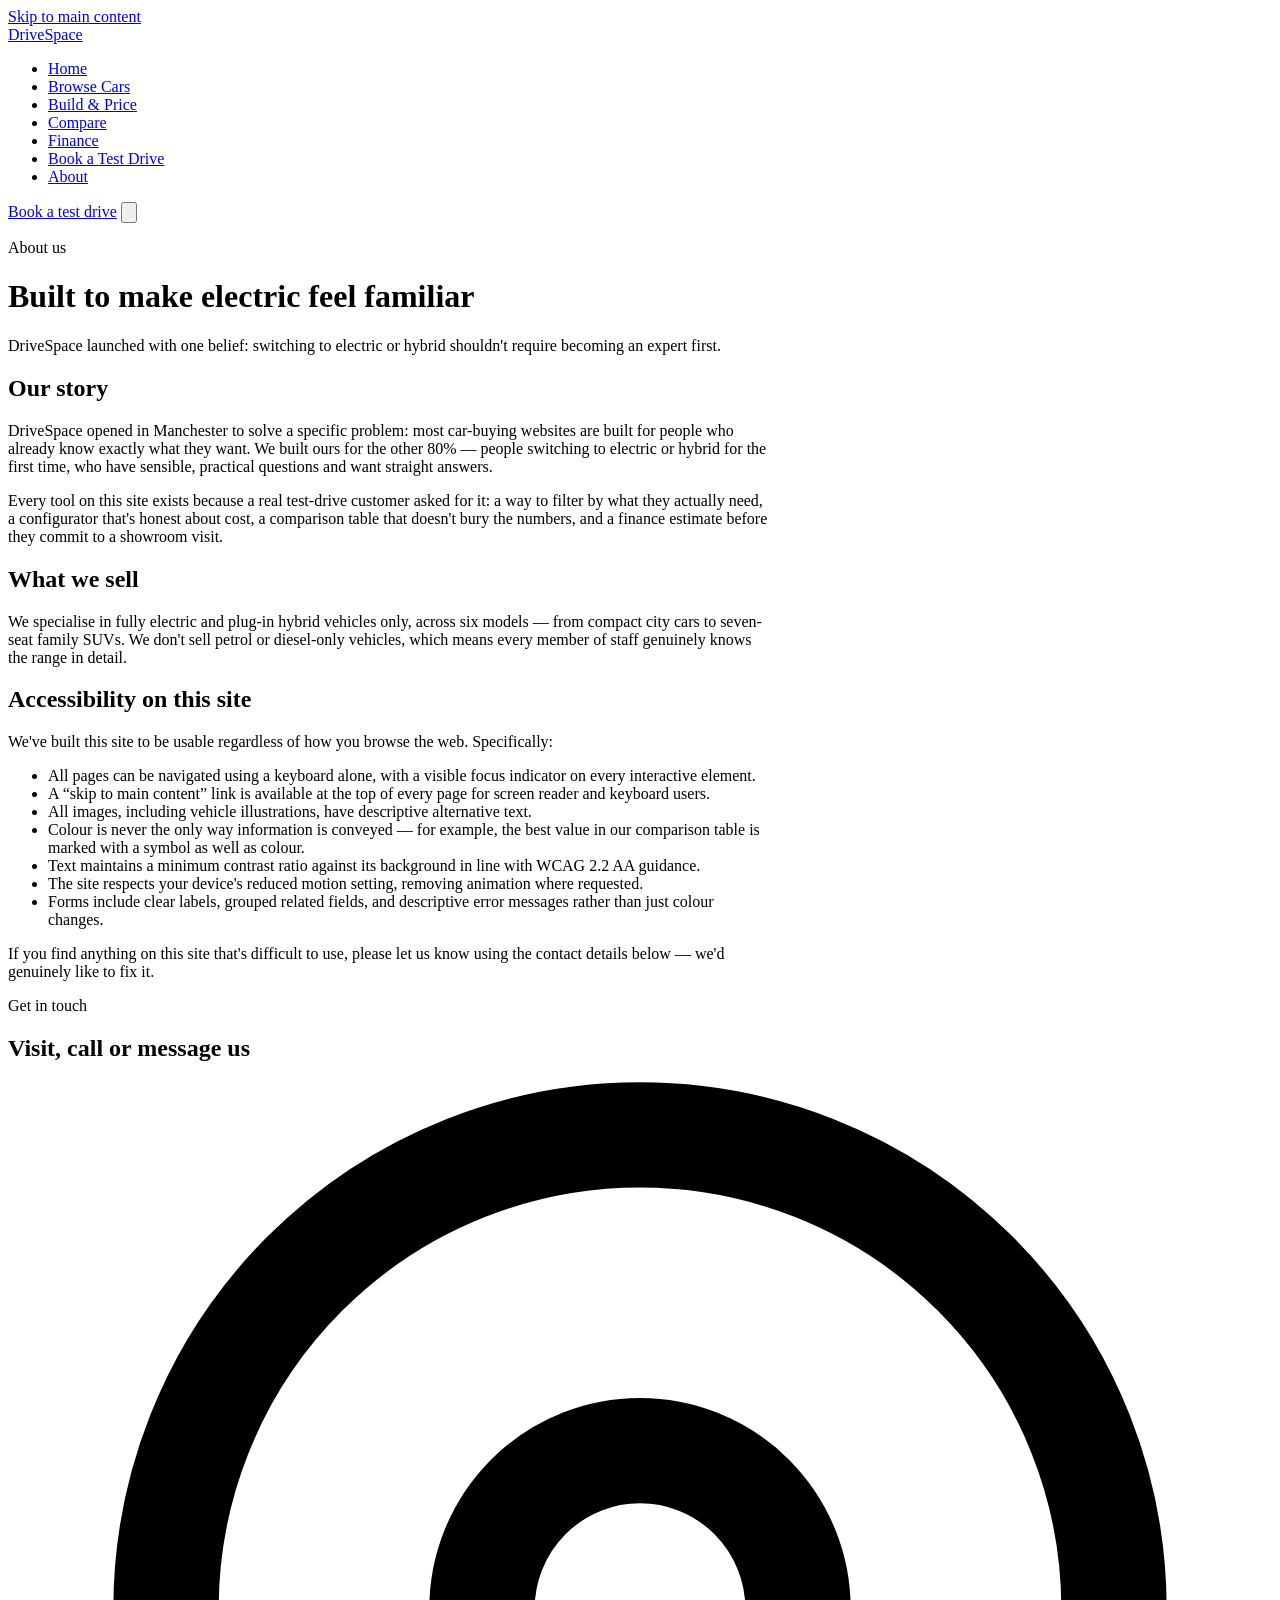
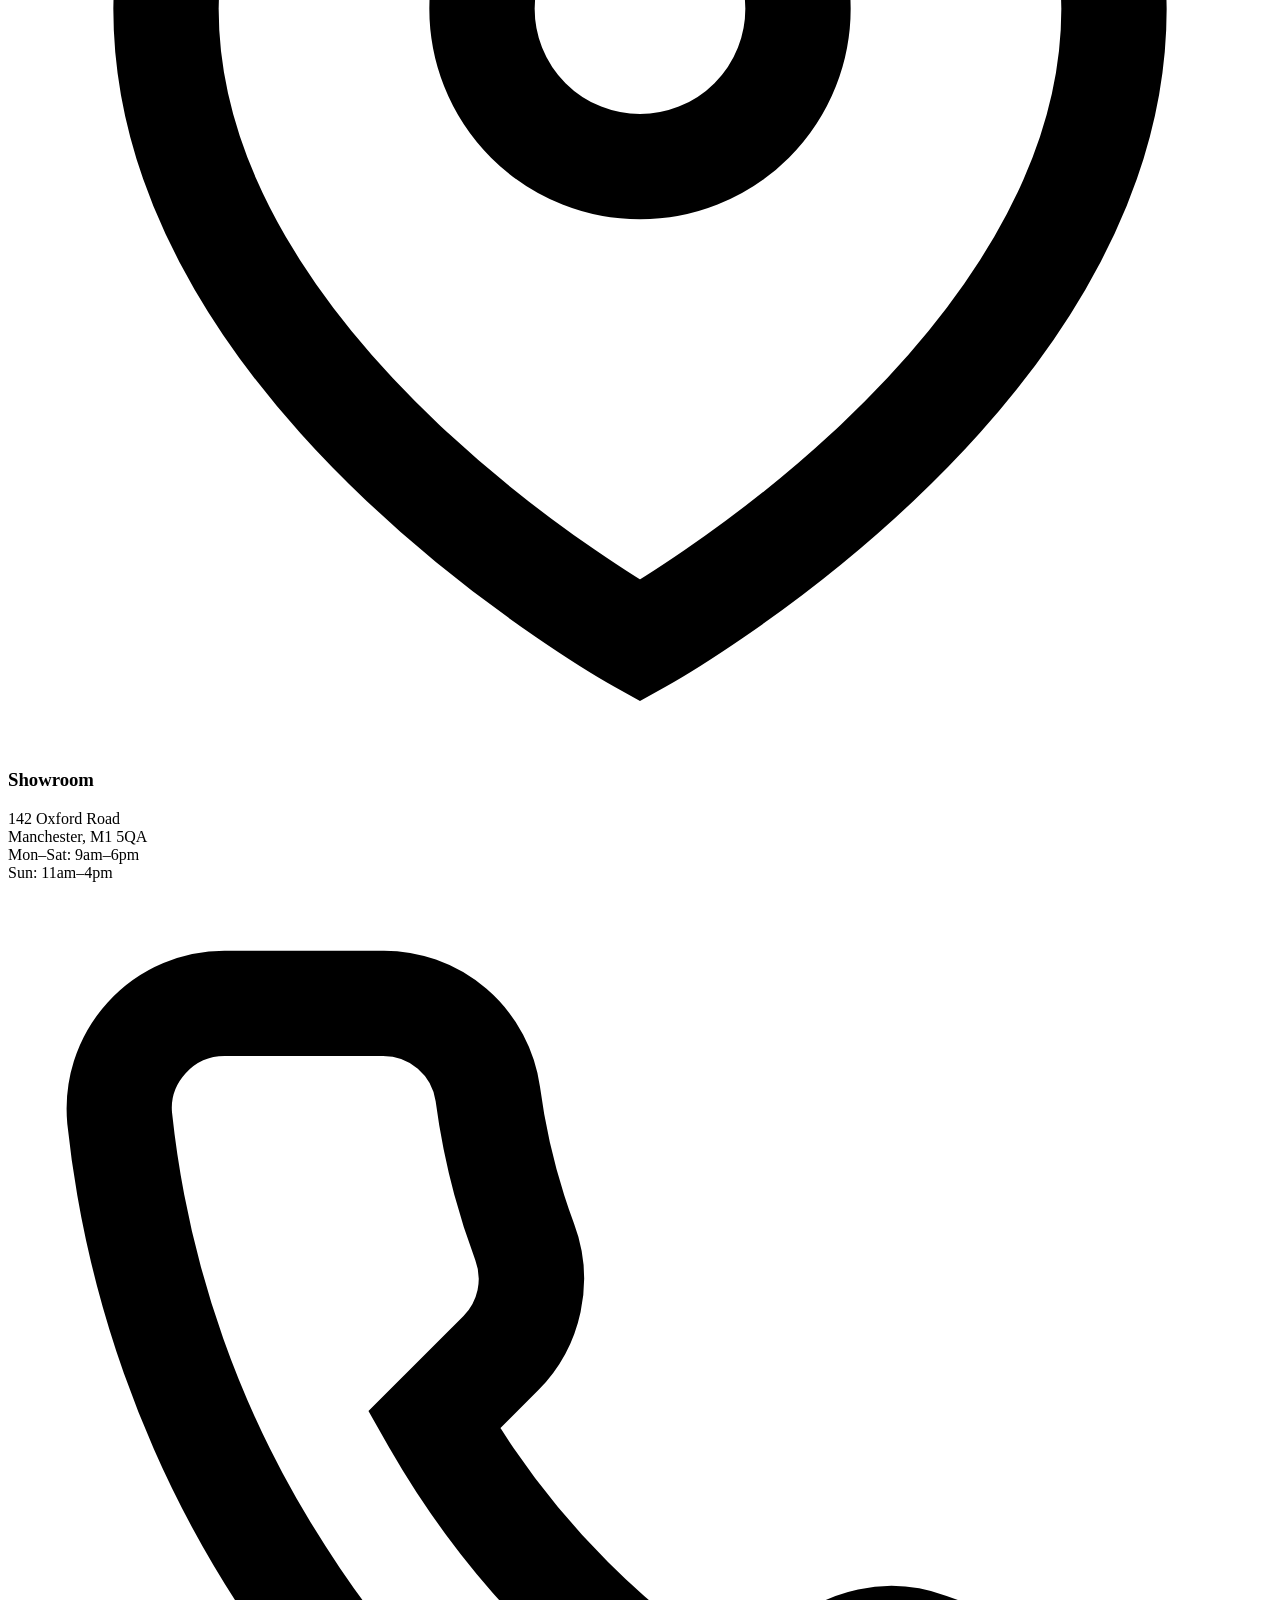
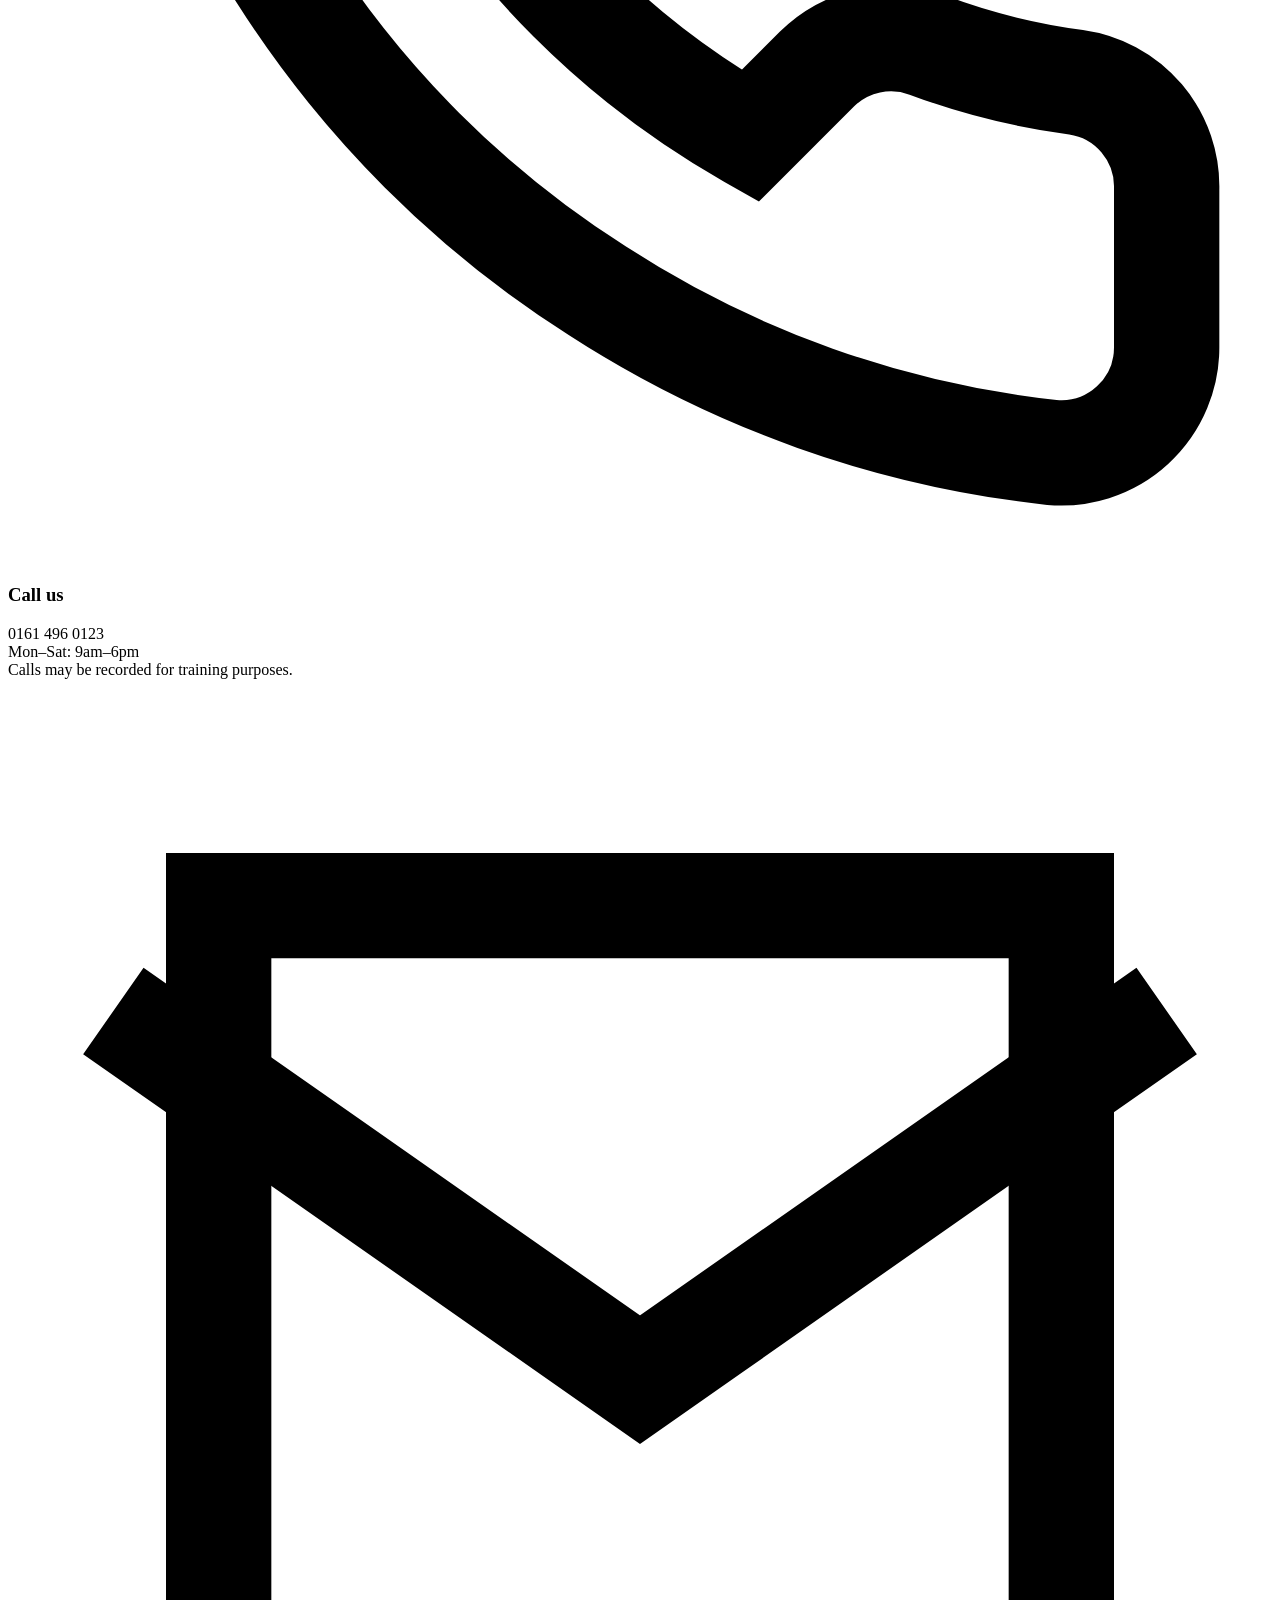
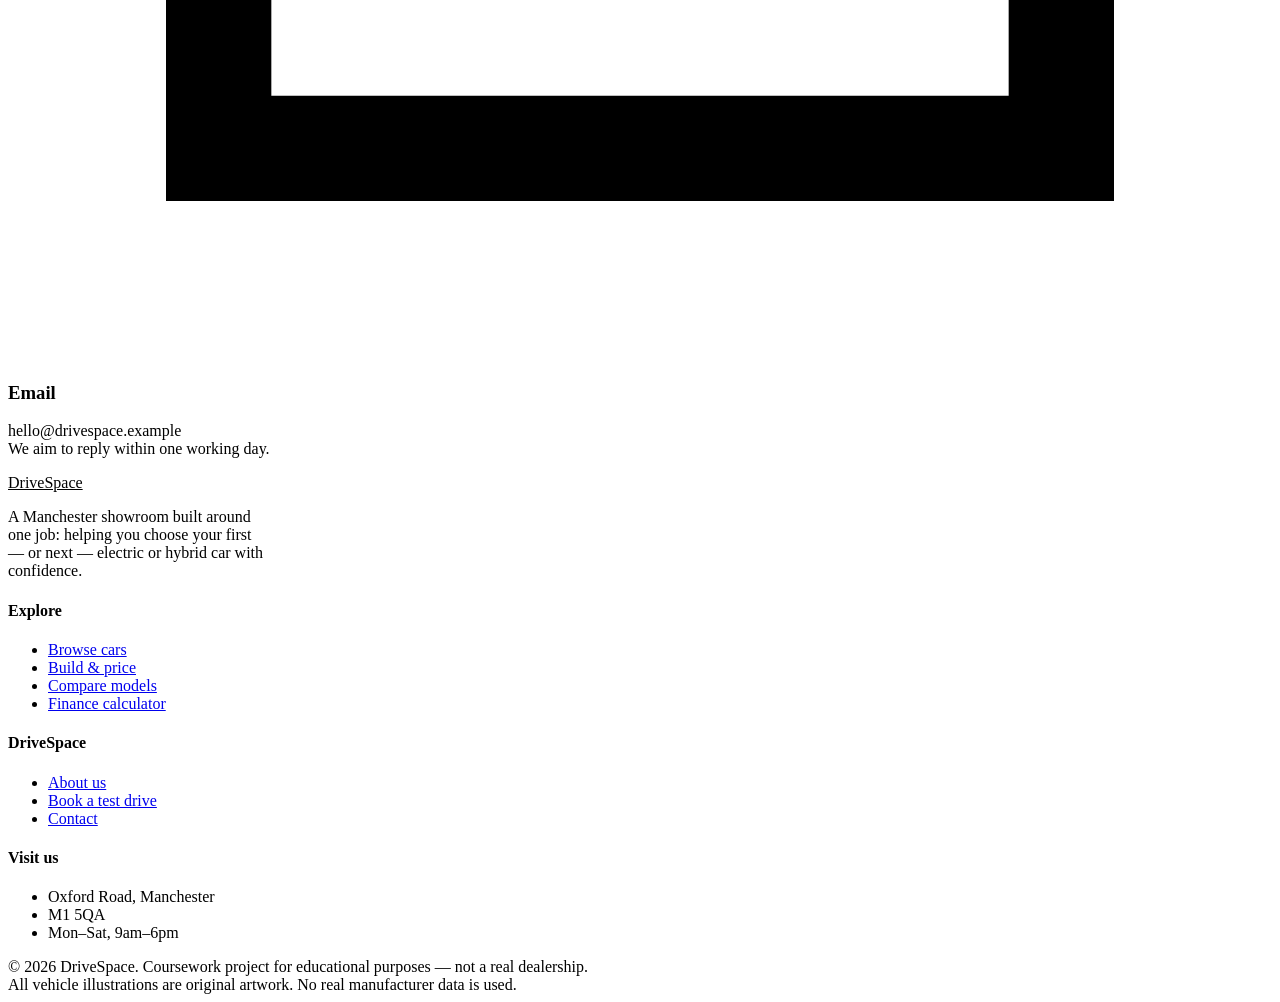
==== pages/about.html @ 04d6c7d4 "Add files via upload" ====
<!DOCTYPE html>
<html lang="en">
<head>
<meta charset="UTF-8">
<meta name="viewport" content="width=device-width, initial-scale=1.0">
<title>About DriveSpace | Electric & Hybrid Car Showroom</title>
<meta name="description" content="DriveSpace is a Manchester showroom specialising in electric and hybrid vehicles. Learn about us, our accessibility commitments and how to get in touch.">
<meta name="keywords" content="about DriveSpace, EV showroom Manchester, accessibility statement, contact car showroom">
<link rel="canonical" href="https://www.drivespace.example/about.html">

<link rel="preconnect" href="https://fonts.googleapis.com">
<link rel="preconnect" href="https://fonts.gstatic.com" crossorigin>
<link href="https://fonts.googleapis.com/css2?family=Fraunces:opsz,wght@9..144,500;9..144,600;9..144,700&family=Inter:wght@400;500;600;700&family=JetBrains+Mono:wght@400;500;700&display=swap" rel="stylesheet">

<link rel="stylesheet" href="css/base.css">
<link rel="stylesheet" href="css/components.css">
</head>
<body>
<a class="skip-link" href="#main">Skip to main content</a>

<header class="site-header">
  <div class="container">
    <a href="index.html" class="brand"><span class="brand-mark" aria-hidden="true"></span>DriveSpace</a>
    <nav class="main-nav" id="primary-navigation" aria-label="Primary">
      <ul>
        <li><a href="index.html">Home</a></li>
        <li><a href="catalogue.html">Browse Cars</a></li>
        <li><a href="configurator.html">Build & Price</a></li>
        <li><a href="compare.html">Compare</a></li>
        <li><a href="finance.html">Finance</a></li>
        <li><a href="booking.html">Book a Test Drive</a></li>
        <li><a href="about.html">About</a></li>
      </ul>
    </nav>
    <div class="nav-actions">
      <a href="booking.html" class="btn btn-accent btn-sm">Book a test drive</a>
      <button class="nav-toggle" aria-label="Open menu" aria-expanded="false" aria-controls="primary-navigation">
        <svg viewBox="0 0 24 24" fill="none" stroke="currentColor" stroke-width="2" stroke-linecap="round"><line x1="3" y1="6" x2="21" y2="6"/><line x1="3" y1="12" x2="21" y2="12"/><line x1="3" y1="18" x2="21" y2="18"/></svg>
      </button>
    </div>
  </div>
</header>

<main id="main">
  <div class="page-header">
    <div class="container">
      <p class="eyebrow">About us</p>
      <h1>Built to make electric feel familiar</h1>
      <p class="lede">DriveSpace launched with one belief: switching to electric or hybrid shouldn't require becoming an expert first.</p>
    </div>
  </div>

  <section>
    <div class="container" style="max-width:760px;">
      <h2>Our story</h2>
      <p>DriveSpace opened in Manchester to solve a specific problem: most car-buying websites are built for people who already know exactly what they want. We built ours for the other 80% &mdash; people switching to electric or hybrid for the first time, who have sensible, practical questions and want straight answers.</p>
      <p>Every tool on this site exists because a real test-drive customer asked for it: a way to filter by what they actually need, a configurator that's honest about cost, a comparison table that doesn't bury the numbers, and a finance estimate before they commit to a showroom visit.</p>

      <h2>What we sell</h2>
      <p>We specialise in fully electric and plug-in hybrid vehicles only, across six models &mdash; from compact city cars to seven-seat family SUVs. We don't sell petrol or diesel-only vehicles, which means every member of staff genuinely knows the range in detail.</p>
    </div>
  </section>

  <section class="section-alt" aria-labelledby="accessibility-heading">
    <div class="container" style="max-width:760px;">
      <h2 id="accessibility-heading">Accessibility on this site</h2>
      <p>We've built this site to be usable regardless of how you browse the web. Specifically:</p>
      <ul>
        <li>All pages can be navigated using a keyboard alone, with a visible focus indicator on every interactive element.</li>
        <li>A &ldquo;skip to main content&rdquo; link is available at the top of every page for screen reader and keyboard users.</li>
        <li>All images, including vehicle illustrations, have descriptive alternative text.</li>
        <li>Colour is never the only way information is conveyed &mdash; for example, the best value in our comparison table is marked with a symbol as well as colour.</li>
        <li>Text maintains a minimum contrast ratio against its background in line with WCAG 2.2 AA guidance.</li>
        <li>The site respects your device's reduced motion setting, removing animation where requested.</li>
        <li>Forms include clear labels, grouped related fields, and descriptive error messages rather than just colour changes.</li>
      </ul>
      <p>If you find anything on this site that's difficult to use, please let us know using the contact details below &mdash; we'd genuinely like to fix it.</p>
    </div>
  </section>

  <section id="contact" aria-labelledby="contact-heading">
    <div class="container">
      <div class="section-head center">
        <p class="eyebrow">Get in touch</p>
        <h2 id="contact-heading">Visit, call or message us</h2>
      </div>
      <div class="grid-3">
        <div class="feature-card">
          <div class="icon"><svg viewBox="0 0 24 24" fill="none" stroke="currentColor" stroke-width="2"><path d="M21 10c0 7-9 12-9 12s-9-5-9-12a9 9 0 0118 0z"/><circle cx="12" cy="10" r="3"/></svg></div>
          <h3>Showroom</h3>
          <p>142 Oxford Road<br>Manchester, M1 5QA<br>Mon&ndash;Sat: 9am&ndash;6pm<br>Sun: 11am&ndash;4pm</p>
        </div>
        <div class="feature-card">
          <div class="icon"><svg viewBox="0 0 24 24" fill="none" stroke="currentColor" stroke-width="2"><path d="M22 16.92v3a2 2 0 01-2.18 2 19.79 19.79 0 01-8.63-3.07 19.5 19.5 0 01-6-6 19.79 19.79 0 01-3.07-8.67A2 2 0 014.11 2h3a2 2 0 012 1.72c.127.96.361 1.903.7 2.81a2 2 0 01-.45 2.11L8.09 9.91a16 16 0 006 6l1.27-1.27a2 2 0 012.11-.45c.907.339 1.85.573 2.81.7A2 2 0 0122 16.92z"/></svg></div>
          <h3>Call us</h3>
          <p>0161 496 0123<br>Mon&ndash;Sat: 9am&ndash;6pm<br><span style="color:var(--sage);">Calls may be recorded for training purposes.</span></p>
        </div>
        <div class="feature-card">
          <div class="icon"><svg viewBox="0 0 24 24" fill="none" stroke="currentColor" stroke-width="2"><path d="M4 4h16v16H4z"/><path d="M22 6l-10 7L2 6"/></svg></div>
          <h3>Email</h3>
          <p>hello@drivespace.example<br>We aim to reply within one working day.</p>
        </div>
      </div>
    </div>
  </section>
</main>

<footer class="site-footer">
  <div class="container">
    <div class="footer-grid">
      <div>
        <a href="index.html" class="brand" style="color:var(--paper);"><span class="brand-mark" aria-hidden="true"></span>DriveSpace</a>
        <p style="color:var(--sage-light);margin-top:1rem;max-width:32ch;">A Manchester showroom built around one job: helping you choose your first &mdash; or next &mdash; electric or hybrid car with confidence.</p>
      </div>
      <div>
        <h4>Explore</h4>
        <ul>
          <li><a href="catalogue.html">Browse cars</a></li>
          <li><a href="configurator.html">Build & price</a></li>
          <li><a href="compare.html">Compare models</a></li>
          <li><a href="finance.html">Finance calculator</a></li>
        </ul>
      </div>
      <div>
        <h4>DriveSpace</h4>
        <ul>
          <li><a href="about.html">About us</a></li>
          <li><a href="booking.html">Book a test drive</a></li>
          <li><a href="about.html#contact">Contact</a></li>
        </ul>
      </div>
      <div>
        <h4>Visit us</h4>
        <ul>
          <li>Oxford Road, Manchester</li>
          <li>M1 5QA</li>
          <li>Mon&ndash;Sat, 9am&ndash;6pm</li>
        </ul>
      </div>
    </div>
    <div class="footer-bottom">
      <p style="margin:0;">&copy; 2026 DriveSpace. Coursework project for educational purposes &mdash; not a real dealership.</p>
      <p style="margin:0;">All vehicle illustrations are original artwork. No real manufacturer data is used.</p>
    </div>
  </div>
</footer>

<script src="js/data.js"></script>
<script src="js/main.js"></script>
</body>
</html>
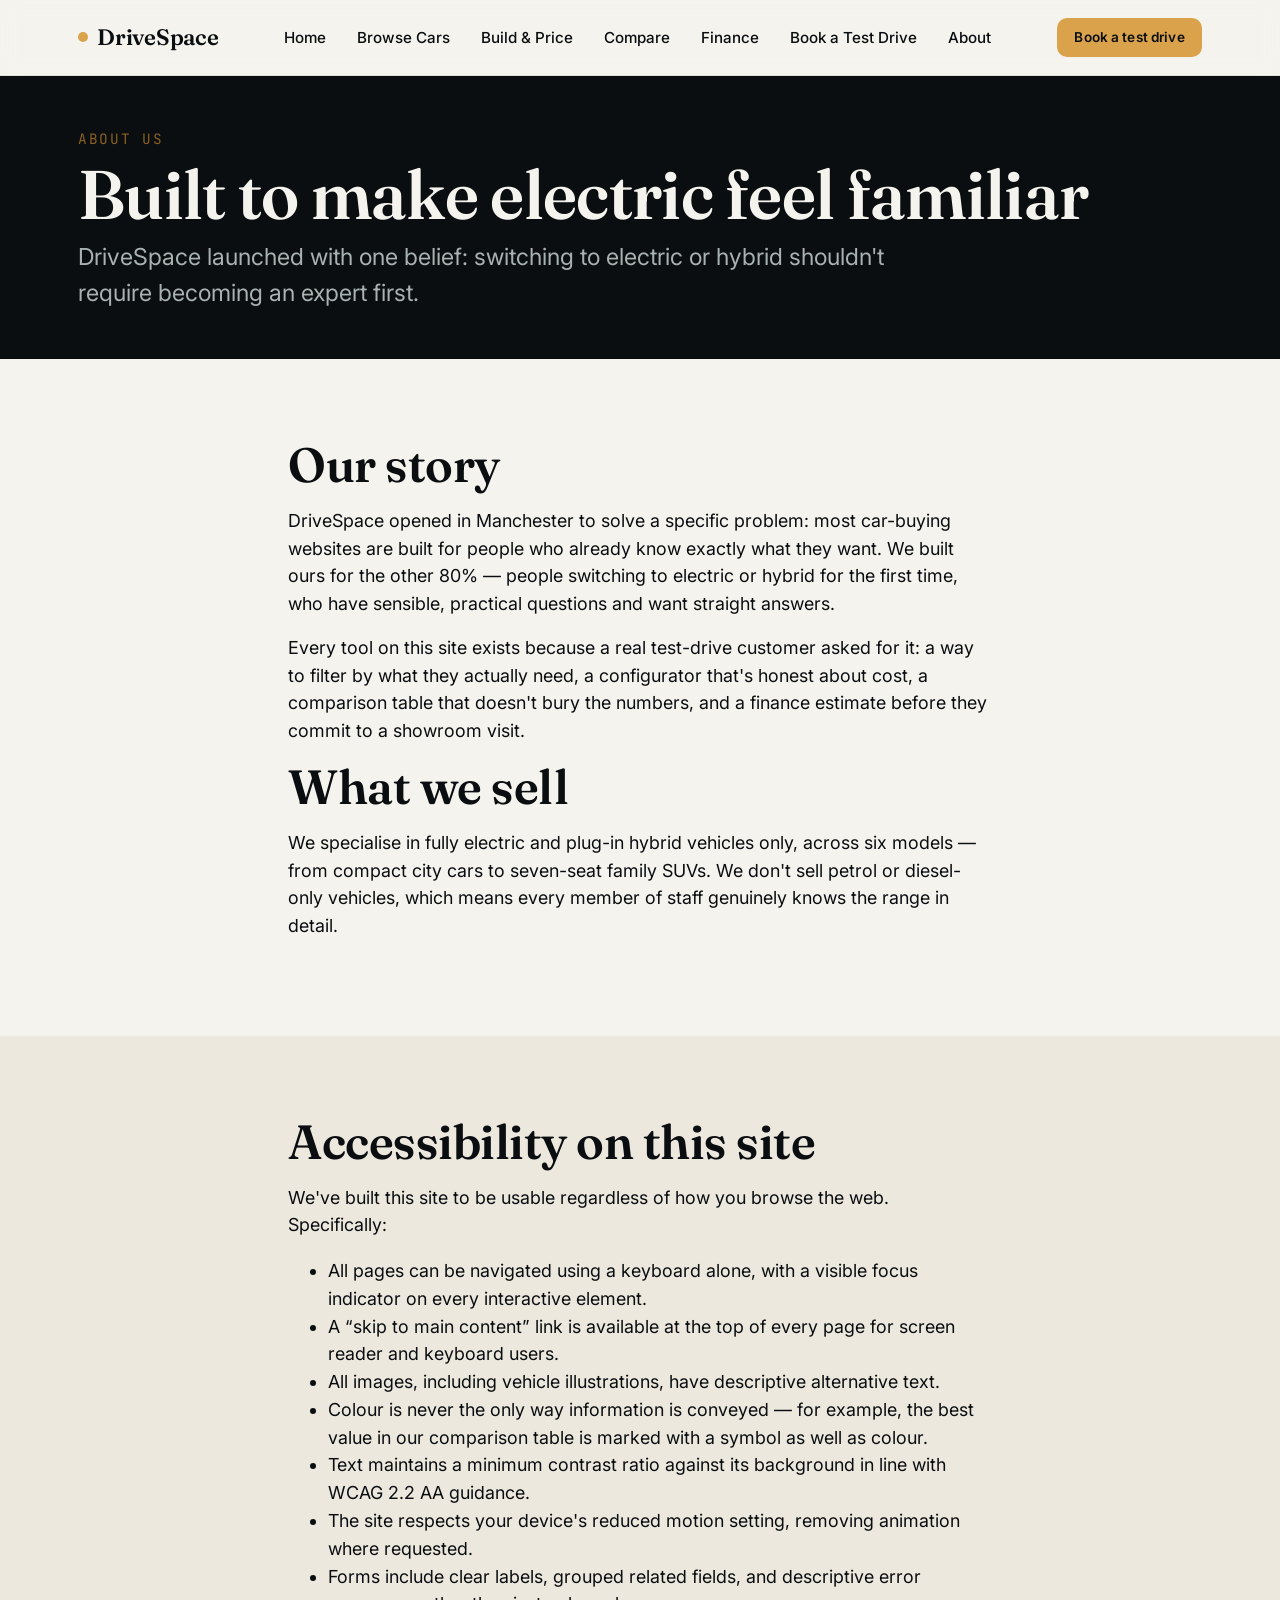
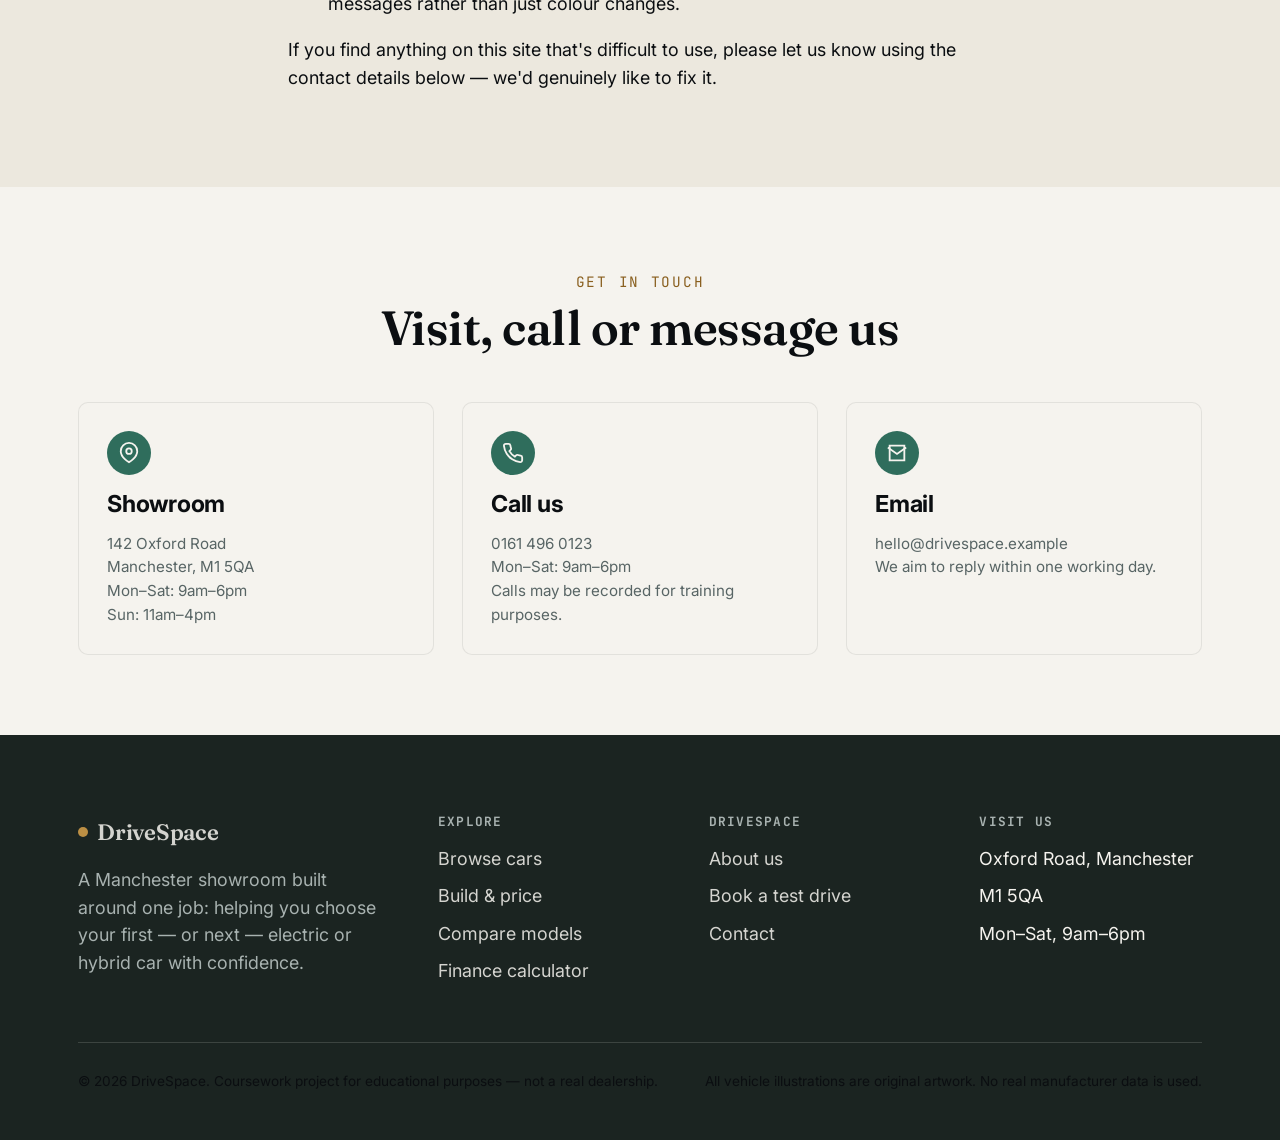
==== commit 42e115c3: "Update stylesheet links to use relative paths" ====
--- a/pages/about.html
+++ b/pages/about.html
@@ -12,8 +12,8 @@
 <link rel="preconnect" href="https://fonts.gstatic.com" crossorigin>
 <link href="https://fonts.googleapis.com/css2?family=Fraunces:opsz,wght@9..144,500;9..144,600;9..144,700&family=Inter:wght@400;500;600;700&family=JetBrains+Mono:wght@400;500;700&display=swap" rel="stylesheet">
 
-<link rel="stylesheet" href="css/base.css">
-<link rel="stylesheet" href="css/components.css">
+<link rel="stylesheet" href="../css/base.css">
+<link rel="stylesheet" href="../css/components.css">
 </head>
 <body>
 <a class="skip-link" href="#main">Skip to main content</a>
@@ -149,3 +149,4 @@
 <script src="js/main.js"></script>
 </body>
 </html>
+
--- a/css/base.css
+++ b/css/base.css
@@ -0,0 +1,314 @@
+/* ==========================================================================
+   DriveSpace — Design tokens & base styles
+   ========================================================================== */
+
+:root {
+  /* Colour */
+  --ink: #0B0E11;
+  --ink-deep: #1B2421;
+  --paper: #F5F3EE;
+  --paper-soft: #ECE8DE;
+  --eucalyptus: #2F6D5C;
+  --eucalyptus-light: #4A8B77;
+  --brass: #D9A24B;
+  --brass-deep: #8A6020;
+  --sage: #586565;
+  --sage-light: #A8B2B0;
+  --error: #B3493A;
+  --success: #2F6D5C;
+
+  /* Type */
+  --font-display: "Fraunces", Georgia, serif;
+  --font-body: "Inter", -apple-system, BlinkMacSystemFont, sans-serif;
+  --font-mono: "JetBrains Mono", "Courier New", monospace;
+
+  /* Scale */
+  --step--1: clamp(0.81rem, 0.78rem + 0.15vw, 0.9rem);
+  --step-0: clamp(1rem, 0.96rem + 0.2vw, 1.125rem);
+  --step-1: clamp(1.25rem, 1.18rem + 0.35vw, 1.5rem);
+  --step-2: clamp(1.6rem, 1.45rem + 0.75vw, 2.1rem);
+  --step-3: clamp(2.1rem, 1.8rem + 1.5vw, 3.2rem);
+  --step-4: clamp(2.8rem, 2.3rem + 2.5vw, 4.6rem);
+
+  /* Spacing */
+  --space-xs: 0.5rem;
+  --space-sm: 1rem;
+  --space-md: 1.75rem;
+  --space-lg: 3rem;
+  --space-xl: 5rem;
+  --space-2xl: 8rem;
+
+  /* Layout */
+  --container: 1180px;
+  --radius-sm: 4px;
+  --radius-md: 10px;
+  --radius-lg: 18px;
+
+  --shadow-sm: 0 2px 8px rgba(11, 14, 17, 0.06);
+  --shadow-md: 0 8px 28px rgba(11, 14, 17, 0.12);
+  --shadow-lg: 0 18px 48px rgba(11, 14, 17, 0.18);
+
+  --ease: cubic-bezier(0.22, 1, 0.36, 1);
+}
+
+* { box-sizing: border-box; }
+html { scroll-behavior: smooth; }
+
+@media (prefers-reduced-motion: reduce) {
+  html { scroll-behavior: auto; }
+  *, *::before, *::after {
+    animation-duration: 0.01ms !important;
+    animation-iteration-count: 1 !important;
+    transition-duration: 0.01ms !important;
+    scroll-behavior: auto !important;
+  }
+}
+
+body {
+  margin: 0;
+  font-family: var(--font-body);
+  font-size: var(--step-0);
+  color: var(--ink);
+  background: var(--paper);
+  line-height: 1.55;
+  -webkit-font-smoothing: antialiased;
+}
+
+img, svg { max-width: 100%; display: block; }
+
+h1, h2, h3, h4 {
+  font-family: var(--font-display);
+  font-weight: 600;
+  line-height: 1.08;
+  margin: 0 0 var(--space-sm);
+  letter-spacing: -0.01em;
+}
+
+h1 { font-size: var(--step-4); }
+h2 { font-size: var(--step-3); }
+h3 { font-size: var(--step-2); }
+h4 { font-size: var(--step-1); font-family: var(--font-body); font-weight: 700; }
+
+p { margin: 0 0 var(--space-sm); color: var(--ink); }
+.lede { font-size: var(--step-1); color: var(--sage); max-width: 56ch; }
+
+a { color: var(--eucalyptus); }
+
+.eyebrow {
+  font-family: var(--font-mono);
+  font-size: var(--step--1);
+  letter-spacing: 0.12em;
+  text-transform: uppercase;
+  color: var(--brass-deep);
+  display: inline-flex;
+  align-items: center;
+  gap: 0.5em;
+  margin-bottom: var(--space-xs);
+}
+
+.container {
+  max-width: var(--container);
+  margin: 0 auto;
+  padding: 0 var(--space-md);
+}
+
+section { padding: var(--space-xl) 0; }
+
+/* Buttons */
+.btn {
+  display: inline-flex;
+  align-items: center;
+  justify-content: center;
+  gap: 0.5em;
+  font-family: var(--font-body);
+  font-weight: 600;
+  font-size: var(--step--1);
+  letter-spacing: 0.01em;
+  padding: 0.85em 1.6em;
+  border-radius: var(--radius-md);
+  border: 1.5px solid transparent;
+  cursor: pointer;
+  text-decoration: none;
+  transition: transform 0.25s var(--ease), box-shadow 0.25s var(--ease), background 0.2s, color 0.2s, border-color 0.2s;
+  white-space: nowrap;
+}
+.btn:focus-visible {
+  outline: 3px solid var(--brass);
+  outline-offset: 2px;
+}
+.btn-primary {
+  background: var(--ink);
+  color: var(--paper);
+}
+.btn-primary:hover { background: var(--ink-deep); transform: translateY(-2px); box-shadow: var(--shadow-md); }
+.btn-accent {
+  background: var(--brass);
+  color: var(--ink);
+}
+.btn-accent:hover { background: var(--brass-deep); transform: translateY(-2px); box-shadow: var(--shadow-md); }
+.btn-ghost {
+  background: transparent;
+  color: var(--ink);
+  border-color: var(--ink);
+}
+.btn-ghost:hover { background: var(--ink); color: var(--paper); }
+.btn-ghost-light {
+  background: transparent;
+  color: var(--paper);
+  border-color: rgba(245,243,238,0.5);
+}
+.btn-ghost-light:hover { background: var(--paper); color: var(--ink); }
+.btn-sm { padding: 0.6em 1.2em; font-size: 0.85rem; }
+.btn-block { width: 100%; }
+.btn[disabled] { opacity: 0.45; cursor: not-allowed; pointer-events: none; }
+
+/* Skip link */
+.skip-link {
+  position: absolute;
+  left: -9999px;
+  top: 0;
+  background: var(--ink);
+  color: var(--paper);
+  padding: 1em 1.5em;
+  z-index: 200;
+  border-radius: 0 0 var(--radius-sm) 0;
+}
+.skip-link:focus {
+  left: 0;
+}
+
+/* Header / Nav */
+.site-header {
+  position: sticky;
+  top: 0;
+  z-index: 100;
+  background: rgba(245, 243, 238, 0.92);
+  backdrop-filter: blur(10px);
+  border-bottom: 1px solid rgba(11,14,17,0.08);
+}
+.site-header .container {
+  display: flex;
+  align-items: center;
+  justify-content: space-between;
+  padding-top: 1.1rem;
+  padding-bottom: 1.1rem;
+}
+.brand {
+  font-family: var(--font-display);
+  font-weight: 600;
+  font-size: 1.4rem;
+  color: var(--ink);
+  text-decoration: none;
+  letter-spacing: -0.01em;
+  display: flex;
+  align-items: center;
+  gap: 0.4em;
+}
+.brand-mark {
+  width: 10px; height: 10px;
+  border-radius: 50%;
+  background: var(--brass);
+  display: inline-block;
+}
+.main-nav ul {
+  display: flex;
+  gap: var(--space-md);
+  list-style: none;
+  margin: 0; padding: 0;
+}
+.main-nav a {
+  text-decoration: none;
+  color: var(--ink);
+  font-size: 0.95rem;
+  font-weight: 500;
+  padding: 0.4em 0.1em;
+  border-bottom: 2px solid transparent;
+  transition: border-color 0.2s, color 0.2s;
+}
+.main-nav a:hover, .main-nav a[aria-current="page"] {
+  border-color: var(--brass);
+}
+.nav-actions { display: flex; align-items: center; gap: var(--space-sm); }
+.nav-toggle {
+  display: none;
+  background: none;
+  border: none;
+  cursor: pointer;
+  padding: 0.5rem;
+}
+.nav-toggle svg { width: 26px; height: 26px; }
+
+@media (max-width: 860px) {
+  .main-nav {
+    position: fixed;
+    inset: 0 0 0 30%;
+    background: var(--ink);
+    transform: translateX(100%);
+    transition: transform 0.35s var(--ease);
+    padding: 6rem 2rem 2rem;
+    z-index: 99;
+  }
+  .main-nav.open { transform: translateX(0); }
+  .main-nav ul { flex-direction: column; gap: 1.6rem; }
+  .main-nav a { color: var(--paper); font-size: 1.2rem; }
+  .nav-toggle { display: inline-flex; z-index: 101; }
+  .nav-actions .btn-accent { display: none; }
+}
+
+/* Footer */
+.site-footer {
+  background: var(--ink-deep);
+  color: var(--paper);
+  padding: var(--space-xl) 0 var(--space-lg);
+}
+.site-footer a { color: var(--paper); }
+.footer-grid {
+  display: grid;
+  grid-template-columns: 1.4fr 1fr 1fr 1fr;
+  gap: var(--space-lg);
+  margin-bottom: var(--space-lg);
+}
+.footer-grid h4 {
+  font-family: var(--font-mono);
+  font-size: 0.8rem;
+  text-transform: uppercase;
+  letter-spacing: 0.1em;
+  color: var(--sage-light);
+  margin-bottom: 1rem;
+}
+.footer-grid ul { list-style: none; margin: 0; padding: 0; }
+.footer-grid li { margin-bottom: 0.6rem; }
+.footer-grid a { text-decoration: none; opacity: 0.85; }
+.footer-grid a:hover { opacity: 1; text-decoration: underline; }
+.footer-bottom {
+  border-top: 1px solid rgba(245,243,238,0.15);
+  padding-top: var(--space-md);
+  display: flex;
+  justify-content: space-between;
+  flex-wrap: wrap;
+  gap: 1rem;
+  font-size: 0.85rem;
+  color: var(--sage-light);
+}
+@media (max-width: 760px) {
+  .footer-grid { grid-template-columns: 1fr 1fr; }
+}
+
+/* Utility */
+.visually-hidden {
+  position: absolute;
+  width: 1px; height: 1px;
+  overflow: hidden;
+  clip: rect(0 0 0 0);
+  white-space: nowrap;
+}
+.text-center { text-align: center; }
+.mt-0 { margin-top: 0; }
+.section-head { max-width: 640px; margin-bottom: var(--space-lg); }
+.section-head.center { margin-left: auto; margin-right: auto; text-align: center; }
+
+/* Focus visibility everywhere */
+a:focus-visible, button:focus-visible, input:focus-visible, select:focus-visible, textarea:focus-visible {
+  outline: 3px solid var(--brass);
+  outline-offset: 2px;
+}
--- a/css/components.css
+++ b/css/components.css
@@ -0,0 +1,527 @@
+/* ==========================================================================
+   DriveSpace — Components
+   ========================================================================== */
+
+/* ---- Hero ---- */
+.hero {
+  background: var(--ink);
+  color: var(--paper);
+  padding: var(--space-2xl) 0 var(--space-xl);
+  position: relative;
+  overflow: hidden;
+}
+.hero .container {
+  display: grid;
+  grid-template-columns: 1.1fr 0.9fr;
+  gap: var(--space-lg);
+  align-items: center;
+}
+.hero h1 { color: var(--paper); }
+.hero .lede { color: var(--sage-light); }
+.hero-cta { display: flex; gap: 1rem; margin-top: var(--space-md); flex-wrap: wrap; }
+.hero-visual {
+  background: linear-gradient(160deg, rgba(217,162,75,0.18), rgba(47,109,92,0.18));
+  border-radius: var(--radius-lg);
+  padding: var(--space-lg);
+  border: 1px solid rgba(245,243,238,0.12);
+}
+.hero-visual svg { filter: drop-shadow(0 20px 40px rgba(0,0,0,0.35)); }
+.hero-stats {
+  display: flex;
+  gap: var(--space-lg);
+  margin-top: var(--space-lg);
+  padding-top: var(--space-md);
+  border-top: 1px solid rgba(245,243,238,0.15);
+}
+.stat .value {
+  font-family: var(--font-mono);
+  font-size: var(--step-2);
+  color: var(--brass);
+  display: block;
+  line-height: 1;
+}
+.stat .label {
+  font-size: 0.8rem;
+  color: var(--sage-light);
+  text-transform: uppercase;
+  letter-spacing: 0.06em;
+}
+
+@media (max-width: 900px) {
+  .hero .container { grid-template-columns: 1fr; }
+  .hero-visual { order: -1; }
+}
+
+/* ---- Section variants ---- */
+.section-alt { background: var(--paper-soft); }
+.section-dark { background: var(--ink-deep); color: var(--paper); }
+.section-dark h2, .section-dark h3 { color: var(--paper); }
+.section-dark .lede { color: var(--sage-light); }
+
+/* ---- Cards grid (homepage range preview / why-us) ---- */
+.grid-3 {
+  display: grid;
+  grid-template-columns: repeat(3, 1fr);
+  gap: var(--space-md);
+}
+.grid-4 {
+  display: grid;
+  grid-template-columns: repeat(4, 1fr);
+  gap: var(--space-sm);
+}
+@media (max-width: 900px) {
+  .grid-3 { grid-template-columns: 1fr 1fr; }
+  .grid-4 { grid-template-columns: 1fr 1fr; }
+}
+@media (max-width: 600px) {
+  .grid-3, .grid-4 { grid-template-columns: 1fr; }
+}
+
+.feature-card {
+  background: var(--paper);
+  border: 1px solid rgba(11,14,17,0.08);
+  border-radius: var(--radius-md);
+  padding: var(--space-md);
+}
+.feature-card .icon {
+  width: 44px; height: 44px;
+  border-radius: 50%;
+  background: var(--eucalyptus);
+  color: var(--paper);
+  display: flex; align-items: center; justify-content: center;
+  margin-bottom: var(--space-sm);
+}
+.feature-card .icon svg { width: 22px; height: 22px; }
+.feature-card h3 { font-size: var(--step-1); font-family: var(--font-body); font-weight: 700; }
+.feature-card p { color: var(--sage); margin-bottom: 0; font-size: 0.95rem; }
+
+/* ---- Vehicle card (catalogue) ---- */
+.vehicle-card {
+  background: var(--paper);
+  border: 1px solid rgba(11,14,17,0.08);
+  border-radius: var(--radius-lg);
+  overflow: hidden;
+  display: flex;
+  flex-direction: column;
+  transition: transform 0.25s var(--ease), box-shadow 0.25s var(--ease);
+}
+.vehicle-card:hover { transform: translateY(-4px); box-shadow: var(--shadow-md); }
+.vehicle-card .thumb {
+  background: var(--paper-soft);
+  padding: var(--space-md) var(--space-md) 0;
+}
+.vehicle-card .body { padding: var(--space-md); flex: 1; display: flex; flex-direction: column; }
+.vehicle-card .tag-row { display: flex; gap: 0.5rem; margin-bottom: 0.6rem; flex-wrap: wrap; }
+.pill {
+  font-family: var(--font-mono);
+  font-size: 0.72rem;
+  text-transform: uppercase;
+  letter-spacing: 0.04em;
+  padding: 0.25em 0.7em;
+  border-radius: 999px;
+  background: var(--paper-soft);
+  color: var(--ink);
+  border: 1px solid rgba(11,14,17,0.1);
+}
+.pill-ev { background: rgba(47,109,92,0.12); color: var(--eucalyptus); border-color: rgba(47,109,92,0.25); }
+.pill-hybrid { background: rgba(217,162,75,0.15); color: var(--brass-deep); border-color: rgba(217,162,75,0.3); }
+.vehicle-card h3 { margin-bottom: 0.2rem; }
+.vehicle-card .tagline { color: var(--sage); font-size: 0.92rem; margin-bottom: var(--space-sm); }
+.spec-row {
+  display: flex;
+  justify-content: space-between;
+  font-family: var(--font-mono);
+  font-size: 0.85rem;
+  padding: 0.5em 0;
+  border-top: 1px dashed rgba(11,14,17,0.12);
+}
+.spec-row span:first-child { color: var(--sage); }
+.vehicle-card .price {
+  font-family: var(--font-mono);
+  font-size: var(--step-1);
+  margin: var(--space-sm) 0;
+}
+.vehicle-card .price .from { font-size: 0.7rem; color: var(--sage); font-family: var(--font-body); display: block; text-transform: uppercase; letter-spacing: 0.06em; }
+.vehicle-card .actions { margin-top: auto; display: flex; gap: 0.6rem; }
+
+/* ---- Filter bar ---- */
+.filter-bar {
+  background: var(--paper-soft);
+  border-radius: var(--radius-lg);
+  padding: var(--space-md);
+  margin-bottom: var(--space-lg);
+  display: grid;
+  grid-template-columns: repeat(5, 1fr);
+  gap: var(--space-sm);
+  align-items: end;
+}
+.filter-field label {
+  display: block;
+  font-family: var(--font-mono);
+  font-size: 0.72rem;
+  text-transform: uppercase;
+  letter-spacing: 0.06em;
+  color: var(--sage);
+  margin-bottom: 0.4em;
+}
+.filter-field select,
+.filter-field input[type="text"] {
+  width: 100%;
+}
+.results-count {
+  font-family: var(--font-mono);
+  font-size: 0.85rem;
+  color: var(--sage);
+  margin-bottom: var(--space-sm);
+}
+@media (max-width: 980px) {
+  .filter-bar { grid-template-columns: 1fr 1fr; }
+}
+@media (max-width: 560px) {
+  .filter-bar { grid-template-columns: 1fr; }
+}
+
+/* ---- Form controls (general) ---- */
+input, select, textarea {
+  font-family: var(--font-body);
+  font-size: 0.95rem;
+  padding: 0.7em 0.9em;
+  border-radius: var(--radius-sm);
+  border: 1.5px solid rgba(11,14,17,0.18);
+  background: var(--paper);
+  color: var(--ink);
+}
+input:focus, select:focus, textarea:focus {
+  border-color: var(--eucalyptus);
+}
+label { font-weight: 600; font-size: 0.9rem; display: block; margin-bottom: 0.4em; }
+.field { margin-bottom: var(--space-sm); }
+.field-row { display: grid; grid-template-columns: 1fr 1fr; gap: var(--space-sm); }
+.field-hint { font-size: 0.8rem; color: var(--sage); margin-top: 0.3em; }
+.field-error { font-size: 0.8rem; color: var(--error); margin-top: 0.3em; display: none; }
+.field.invalid input, .field.invalid select, .field.invalid textarea { border-color: var(--error); }
+.field.invalid .field-error { display: block; }
+fieldset { border: none; padding: 0; margin: 0 0 var(--space-sm); }
+legend { font-weight: 700; padding: 0; margin-bottom: 0.6em; }
+.radio-grid, .checkbox-grid { display: flex; flex-direction: column; gap: 0.6rem; }
+.radio-option, .checkbox-option {
+  display: flex; align-items: center; gap: 0.6rem;
+  font-weight: 400; font-size: 0.95rem;
+}
+.radio-option input, .checkbox-option input { width: auto; padding: 0; }
+
+/* ---- Breadcrumb ---- */
+.breadcrumb {
+  font-family: var(--font-mono);
+  font-size: 0.8rem;
+  color: var(--sage);
+  padding: var(--space-sm) 0 0;
+}
+.breadcrumb a { color: var(--sage); }
+.breadcrumb a:hover { color: var(--eucalyptus); }
+
+/* ---- Vehicle detail page ---- */
+.detail-hero {
+  display: grid;
+  grid-template-columns: 1fr 1fr;
+  gap: var(--space-lg);
+  align-items: center;
+  padding: var(--space-lg) 0 var(--space-xl);
+}
+.detail-visual {
+  background: var(--paper-soft);
+  border-radius: var(--radius-lg);
+  padding: var(--space-lg);
+}
+.detail-price-box {
+  background: var(--ink);
+  color: var(--paper);
+  border-radius: var(--radius-lg);
+  padding: var(--space-md);
+  margin-top: var(--space-md);
+}
+.detail-price-box .from { font-size: 0.75rem; text-transform: uppercase; letter-spacing: 0.08em; color: var(--sage-light); }
+.detail-price-box .amount { font-family: var(--font-mono); font-size: var(--step-3); color: var(--brass); }
+.detail-price-box .pcp { font-size: 0.85rem; color: var(--sage-light); margin-top: 0.4rem; }
+.detail-cta { display: flex; gap: 0.8rem; margin-top: var(--space-md); flex-wrap: wrap; }
+
+.spec-table {
+  width: 100%;
+  border-collapse: collapse;
+  font-family: var(--font-mono);
+  font-size: 0.92rem;
+}
+.spec-table th, .spec-table td {
+  text-align: left;
+  padding: 0.85em 0.5em;
+  border-bottom: 1px solid rgba(11,14,17,0.1);
+}
+.spec-table th { color: var(--sage); font-weight: 500; width: 45%; }
+
+.best-for-list { list-style: none; padding: 0; margin: 0; }
+.best-for-list li {
+  display: flex;
+  align-items: flex-start;
+  gap: 0.6rem;
+  margin-bottom: 0.6rem;
+  font-size: 0.95rem;
+}
+.best-for-list svg { flex-shrink: 0; margin-top: 0.2em; color: var(--eucalyptus); width: 18px; height: 18px; }
+
+@media (max-width: 900px) {
+  .detail-hero { grid-template-columns: 1fr; }
+}
+
+/* ---- Configurator ---- */
+.configurator {
+  display: grid;
+  grid-template-columns: 1fr 380px;
+  gap: var(--space-lg);
+  align-items: start;
+}
+.config-step {
+  background: var(--paper);
+  border: 1px solid rgba(11,14,17,0.08);
+  border-radius: var(--radius-lg);
+  padding: var(--space-md);
+  margin-bottom: var(--space-md);
+}
+.config-step h3 { display: flex; align-items: center; gap: 0.6rem; font-size: var(--step-1); }
+.config-step .step-num {
+  font-family: var(--font-mono);
+  background: var(--ink);
+  color: var(--paper);
+  width: 28px; height: 28px;
+  border-radius: 50%;
+  display: inline-flex; align-items: center; justify-content: center;
+  font-size: 0.85rem;
+  flex-shrink: 0;
+}
+.option-grid {
+  display: grid;
+  grid-template-columns: repeat(3, 1fr);
+  gap: 0.8rem;
+}
+.option-card {
+  border: 1.5px solid rgba(11,14,17,0.14);
+  border-radius: var(--radius-md);
+  padding: 0.9rem;
+  cursor: pointer;
+  background: var(--paper);
+  text-align: left;
+  transition: border-color 0.2s, background 0.2s;
+}
+.option-card:hover { border-color: var(--eucalyptus); }
+.option-card.selected {
+  border-color: var(--eucalyptus);
+  background: rgba(47,109,92,0.07);
+}
+.option-card .name { font-weight: 700; font-size: 0.92rem; }
+.option-card .add { font-family: var(--font-mono); font-size: 0.8rem; color: var(--sage); display: block; margin-top: 0.2em; }
+.option-card .blurb { font-size: 0.82rem; color: var(--sage); margin-top: 0.3em; }
+.swatch {
+  width: 28px; height: 28px;
+  border-radius: 50%;
+  border: 2px solid rgba(11,14,17,0.15);
+  margin-bottom: 0.5em;
+}
+
+.config-summary {
+  background: var(--ink);
+  color: var(--paper);
+  border-radius: var(--radius-lg);
+  padding: var(--space-md);
+  position: sticky;
+  top: 100px;
+}
+.config-summary h3 { color: var(--paper); font-size: var(--step-1); }
+.summary-line {
+  display: flex;
+  justify-content: space-between;
+  font-size: 0.88rem;
+  padding: 0.55em 0;
+  border-bottom: 1px solid rgba(245,243,238,0.12);
+  gap: 0.5rem;
+}
+.summary-line span:last-child { font-family: var(--font-mono); text-align: right; }
+.summary-total {
+  display: flex;
+  justify-content: space-between;
+  align-items: baseline;
+  margin-top: 0.8rem;
+  padding-top: 0.8rem;
+  border-top: 1px solid rgba(245,243,238,0.2);
+}
+.summary-total .amount { font-family: var(--font-mono); font-size: var(--step-2); color: var(--brass); }
+
+.range-readout {
+  margin-top: var(--space-sm);
+  background: rgba(217,162,75,0.1);
+  border: 1px solid rgba(217,162,75,0.3);
+  border-radius: var(--radius-md);
+  padding: 0.8rem;
+}
+.range-readout .rr-label { font-family: var(--font-mono); font-size: 0.7rem; text-transform: uppercase; letter-spacing: 0.06em; color: var(--brass); }
+.range-readout .rr-value { font-family: var(--font-mono); font-size: var(--step-1); color: var(--paper); }
+
+@media (max-width: 980px) {
+  .configurator { grid-template-columns: 1fr; }
+  .config-summary { position: static; }
+  .option-grid { grid-template-columns: 1fr 1fr; }
+}
+@media (max-width: 560px) {
+  .option-grid { grid-template-columns: 1fr; }
+}
+
+/* ---- Comparison tool ---- */
+.compare-picker {
+  display: grid;
+  grid-template-columns: repeat(3, 1fr);
+  gap: var(--space-sm);
+  margin-bottom: var(--space-lg);
+}
+.compare-table-wrap { overflow-x: auto; }
+.compare-table {
+  width: 100%;
+  border-collapse: collapse;
+  min-width: 640px;
+}
+.compare-table th, .compare-table td {
+  padding: 0.9em 1em;
+  border-bottom: 1px solid rgba(11,14,17,0.1);
+  text-align: left;
+  vertical-align: top;
+}
+.compare-table thead th {
+  font-family: var(--font-display);
+  font-size: 1.1rem;
+  background: var(--paper-soft);
+}
+.compare-table tbody th {
+  font-family: var(--font-mono);
+  font-size: 0.82rem;
+  color: var(--sage);
+  text-transform: uppercase;
+  letter-spacing: 0.04em;
+  white-space: nowrap;
+}
+.compare-table td { font-family: var(--font-mono); font-size: 0.95rem; }
+.compare-table .best { color: var(--eucalyptus); font-weight: 700; }
+@media (max-width: 760px) {
+  .compare-picker { grid-template-columns: 1fr; }
+}
+
+/* ---- Finance calculator ---- */
+.finance-layout {
+  display: grid;
+  grid-template-columns: 1fr 1fr;
+  gap: var(--space-lg);
+  align-items: start;
+}
+.finance-result {
+  background: var(--ink-deep);
+  color: var(--paper);
+  border-radius: var(--radius-lg);
+  padding: var(--space-lg);
+  position: sticky;
+  top: 100px;
+}
+.finance-result h3 { color: var(--paper); }
+.finance-big {
+  font-family: var(--font-mono);
+  font-size: var(--step-4);
+  color: var(--brass);
+  line-height: 1;
+}
+.finance-big .unit { font-size: var(--step-0); color: var(--sage-light); font-family: var(--font-body); }
+.finance-breakdown { margin-top: var(--space-md); }
+.finance-breakdown .summary-line { border-color: rgba(245,243,238,0.12); }
+.toggle-group { display: flex; gap: 0.6rem; margin-bottom: var(--space-sm); }
+.toggle-btn {
+  flex: 1;
+  padding: 0.7em 1em;
+  border-radius: var(--radius-md);
+  border: 1.5px solid rgba(11,14,17,0.18);
+  background: var(--paper);
+  cursor: pointer;
+  font-weight: 600;
+  font-size: 0.9rem;
+}
+.toggle-btn.active { background: var(--ink); color: var(--paper); border-color: var(--ink); }
+.range-slider { width: 100%; margin: 0.6rem 0; accent-color: var(--eucalyptus); }
+@media (max-width: 900px) {
+  .finance-layout { grid-template-columns: 1fr; }
+  .finance-result { position: static; }
+}
+
+/* ---- Booking form ---- */
+.booking-layout {
+  display: grid;
+  grid-template-columns: 1.3fr 1fr;
+  gap: var(--space-lg);
+  align-items: start;
+}
+.booking-summary-card {
+  background: var(--paper-soft);
+  border-radius: var(--radius-lg);
+  padding: var(--space-md);
+}
+.success-box {
+  background: rgba(47,109,92,0.1);
+  border: 1.5px solid var(--eucalyptus);
+  border-radius: var(--radius-lg);
+  padding: var(--space-lg);
+  text-align: center;
+  display: none;
+}
+.success-box.show { display: block; }
+.success-box svg { width: 48px; height: 48px; color: var(--eucalyptus); margin: 0 auto var(--space-sm); }
+@media (max-width: 900px) {
+  .booking-layout { grid-template-columns: 1fr; }
+}
+
+/* ---- Testimonial / quote ---- */
+.quote-block {
+  font-family: var(--font-display);
+  font-size: var(--step-1);
+  font-style: italic;
+  max-width: 60ch;
+  margin: 0 auto;
+  text-align: center;
+}
+.quote-attr { font-family: var(--font-body); font-style: normal; font-size: 0.9rem; color: var(--sage); margin-top: var(--space-sm); }
+
+/* ---- Page header (non-home pages) ---- */
+.page-header {
+  background: var(--ink);
+  color: var(--paper);
+  padding: var(--space-lg) 0;
+}
+.page-header h1 { color: var(--paper); margin-bottom: 0.4rem; }
+.page-header .lede { color: var(--sage-light); margin-bottom: 0; }
+
+/* ---- Misc ---- */
+.divider { border: none; border-top: 1px solid rgba(11,14,17,0.1); margin: var(--space-lg) 0; }
+.center-cta { text-align: center; }
+.tag-filter-active {
+  display: inline-flex; align-items: center; gap: 0.4em;
+  background: var(--ink); color: var(--paper);
+  font-family: var(--font-mono); font-size: 0.78rem;
+  padding: 0.3em 0.8em; border-radius: 999px;
+}
+.skip-to-results { margin-bottom: var(--space-sm); }
+
+.process-list { counter-reset: step; list-style: none; padding: 0; margin: 0; }
+.process-list li {
+  counter-increment: step;
+  display: flex; gap: var(--space-sm);
+  padding: var(--space-sm) 0;
+  border-bottom: 1px solid rgba(11,14,17,0.08);
+}
+.process-list li::before {
+  content: counter(step, decimal-leading-zero);
+  font-family: var(--font-mono);
+  font-size: 0.85rem;
+  color: var(--brass-deep);
+  flex-shrink: 0;
+}
